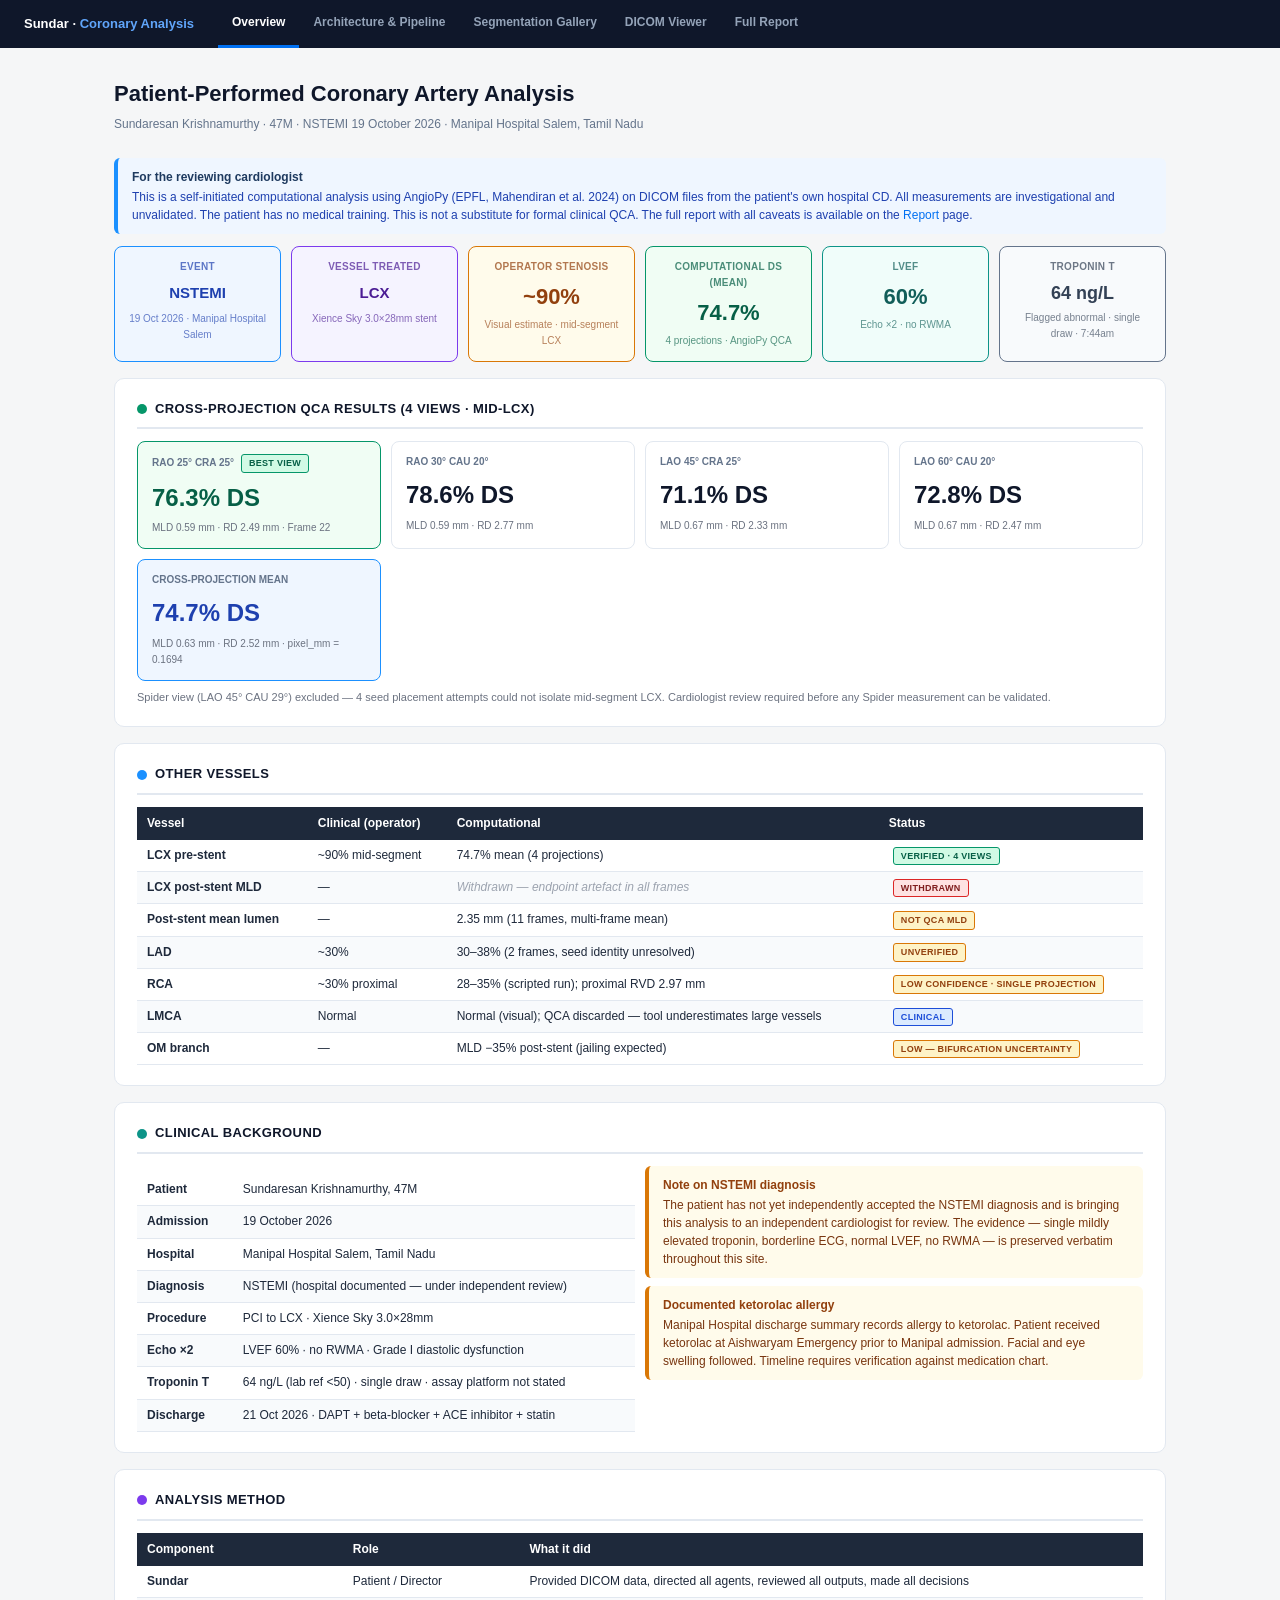
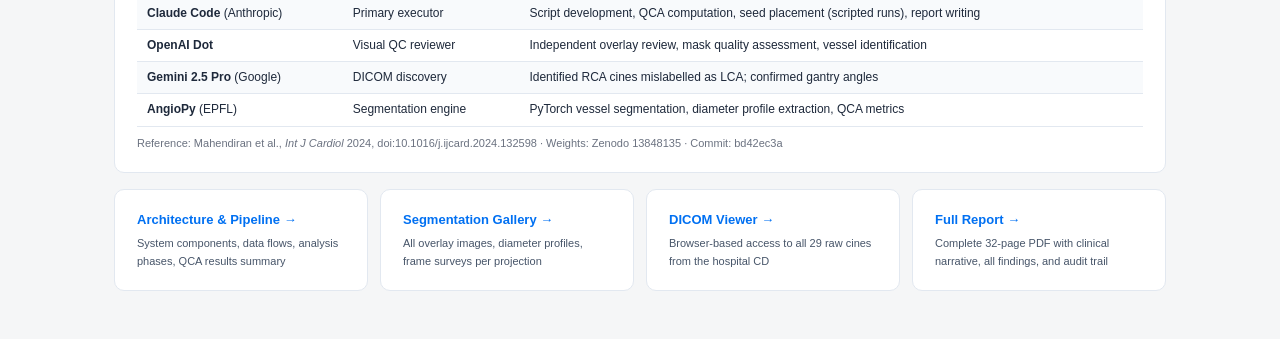
==== index.html @ dbf79a0f "Initial site: AngioPy self-QCA coronary analysis" ====
<!DOCTYPE html>
<html lang="en">
<head>
<meta charset="UTF-8">
<meta name="viewport" content="width=device-width, initial-scale=1.0">
<title>Sundar's Coronary Analysis — Overview</title>
<link rel="stylesheet" href="assets/site.css">
</head>
<body>

<nav class="site-nav">
  <div class="brand">Sundar · <span>Coronary Analysis</span></div>
  <a href="index.html"  class="nav-link active">Overview</a>
  <a href="analysis.html" class="nav-link">Architecture &amp; Pipeline</a>
  <a href="images.html"   class="nav-link">Segmentation Gallery</a>
  <a href="dicom.html"    class="nav-link">DICOM Viewer</a>
  <a href="report.html"   class="nav-link">Full Report</a>
</nav>

<div class="page-wrap">

  <div class="page-header">
    <h1>Patient-Performed Coronary Artery Analysis</h1>
    <p>Sundaresan Krishnamurthy · 47M · NSTEMI 19 October 2026 · Manipal Hospital Salem, Tamil Nadu</p>
  </div>

  <div class="alert info">
    <strong>For the reviewing cardiologist</strong>
    This is a self-initiated computational analysis using AngioPy (EPFL, Mahendiran et al. 2024) on DICOM
    files from the patient's own hospital CD. All measurements are investigational and unvalidated.
    The patient has no medical training. This is not a substitute for formal clinical QCA.
    The full report with all caveats is available on the <a href="report.html">Report</a> page.
  </div>

  <!-- Key stats -->
  <div class="stat-grid">
    <div class="stat-card blue">
      <div class="stat-label">Event</div>
      <div class="stat-value" style="font-size:15px;margin:6px 0;">NSTEMI</div>
      <div class="stat-sub">19 Oct 2026 · Manipal Hospital Salem</div>
    </div>
    <div class="stat-card purple">
      <div class="stat-label">Vessel treated</div>
      <div class="stat-value" style="font-size:15px;margin:6px 0;">LCX</div>
      <div class="stat-sub">Xience Sky 3.0×28mm stent</div>
    </div>
    <div class="stat-card amber">
      <div class="stat-label">Operator stenosis</div>
      <div class="stat-value">~90%</div>
      <div class="stat-sub">Visual estimate · mid-segment LCX</div>
    </div>
    <div class="stat-card green">
      <div class="stat-label">Computational DS (mean)</div>
      <div class="stat-value">74.7%</div>
      <div class="stat-sub">4 projections · AngioPy QCA</div>
    </div>
    <div class="stat-card teal">
      <div class="stat-label">LVEF</div>
      <div class="stat-value">60%</div>
      <div class="stat-sub">Echo ×2 · no RWMA</div>
    </div>
    <div class="stat-card slate">
      <div class="stat-label">Troponin T</div>
      <div class="stat-value" style="font-size:18px;">64 ng/L</div>
      <div class="stat-sub">Flagged abnormal · single draw · 7:44am</div>
    </div>
  </div>

  <!-- QCA results -->
  <div class="section">
    <div class="section-title"><div class="dot" style="background:#059669;"></div>Cross-Projection QCA Results (4 views · mid-LCX)</div>
    <div class="proj-grid">
      <div class="proj-card best">
        <div class="proj-name">RAO 25° CRA 25° <span class="tag done">best view</span></div>
        <div class="proj-ds">76.3% DS</div>
        <div class="proj-meta">MLD 0.59 mm · RD 2.49 mm · Frame 22</div>
      </div>
      <div class="proj-card">
        <div class="proj-name">RAO 30° CAU 20°</div>
        <div class="proj-ds">78.6% DS</div>
        <div class="proj-meta">MLD 0.59 mm · RD 2.77 mm</div>
      </div>
      <div class="proj-card">
        <div class="proj-name">LAO 45° CRA 25°</div>
        <div class="proj-ds">71.1% DS</div>
        <div class="proj-meta">MLD 0.67 mm · RD 2.33 mm</div>
      </div>
      <div class="proj-card">
        <div class="proj-name">LAO 60° CAU 20°</div>
        <div class="proj-ds">72.8% DS</div>
        <div class="proj-meta">MLD 0.67 mm · RD 2.47 mm</div>
      </div>
      <div class="proj-card mean">
        <div class="proj-name">Cross-projection mean</div>
        <div class="proj-ds">74.7% DS</div>
        <div class="proj-meta">MLD 0.63 mm · RD 2.52 mm · pixel_mm = 0.1694</div>
      </div>
    </div>
    <p class="text-muted mt8">Spider view (LAO 45° CAU 29°) excluded — 4 seed placement attempts could not isolate mid-segment LCX. Cardiologist review required before any Spider measurement can be validated.</p>
  </div>

  <!-- Other vessels -->
  <div class="section">
    <div class="section-title"><div class="dot" style="background:#1b90ff;"></div>Other Vessels</div>
    <table class="data-table">
      <thead><tr><th>Vessel</th><th>Clinical (operator)</th><th>Computational</th><th>Status</th></tr></thead>
      <tbody>
        <tr>
          <td><strong>LCX pre-stent</strong></td>
          <td>~90% mid-segment</td>
          <td>74.7% mean (4 projections)</td>
          <td><span class="tag done">verified · 4 views</span></td>
        </tr>
        <tr>
          <td><strong>LCX post-stent MLD</strong></td>
          <td>—</td>
          <td class="withdrawn">Withdrawn — endpoint artefact in all frames</td>
          <td><span class="tag closed">withdrawn</span></td>
        </tr>
        <tr>
          <td><strong>Post-stent mean lumen</strong></td>
          <td>—</td>
          <td>2.35 mm (11 frames, multi-frame mean)</td>
          <td><span class="tag unverif">not QCA MLD</span></td>
        </tr>
        <tr>
          <td><strong>LAD</strong></td>
          <td>~30%</td>
          <td>30–38% (2 frames, seed identity unresolved)</td>
          <td><span class="tag unverif">unverified</span></td>
        </tr>
        <tr>
          <td><strong>RCA</strong></td>
          <td>~30% proximal</td>
          <td>28–35% (scripted run); proximal RVD 2.97 mm</td>
          <td><span class="tag unverif">low confidence · single projection</span></td>
        </tr>
        <tr>
          <td><strong>LMCA</strong></td>
          <td>Normal</td>
          <td>Normal (visual); QCA discarded — tool underestimates large vessels</td>
          <td><span class="tag clinical">clinical</span></td>
        </tr>
        <tr>
          <td><strong>OM branch</strong></td>
          <td>—</td>
          <td>MLD −35% post-stent (jailing expected)</td>
          <td><span class="tag unverif">low — bifurcation uncertainty</span></td>
        </tr>
      </tbody>
    </table>
  </div>

  <!-- Clinical background -->
  <div class="section">
    <div class="section-title"><div class="dot" style="background:#0D9488;"></div>Clinical Background</div>
    <div class="flex-row">
      <div style="flex:1;min-width:220px;">
        <table class="data-table">
          <tr><td><strong>Patient</strong></td><td>Sundaresan Krishnamurthy, 47M</td></tr>
          <tr><td><strong>Admission</strong></td><td>19 October 2026</td></tr>
          <tr><td><strong>Hospital</strong></td><td>Manipal Hospital Salem, Tamil Nadu</td></tr>
          <tr><td><strong>Diagnosis</strong></td><td>NSTEMI (hospital documented — under independent review)</td></tr>
          <tr><td><strong>Procedure</strong></td><td>PCI to LCX · Xience Sky 3.0×28mm</td></tr>
          <tr><td><strong>Echo ×2</strong></td><td>LVEF 60% · no RWMA · Grade I diastolic dysfunction</td></tr>
          <tr><td><strong>Troponin T</strong></td><td>64 ng/L (lab ref &lt;50) · single draw · assay platform not stated</td></tr>
          <tr><td><strong>Discharge</strong></td><td>21 Oct 2026 · DAPT + beta-blocker + ACE inhibitor + statin</td></tr>
        </table>
      </div>
      <div style="flex:1;min-width:220px;">
        <div class="alert warning" style="margin-bottom:8px;">
          <strong>Note on NSTEMI diagnosis</strong>
          The patient has not yet independently accepted the NSTEMI diagnosis and is bringing this
          analysis to an independent cardiologist for review. The evidence — single mildly elevated
          troponin, borderline ECG, normal LVEF, no RWMA — is preserved verbatim throughout this site.
        </div>
        <div class="alert warning">
          <strong>Documented ketorolac allergy</strong>
          Manipal Hospital discharge summary records allergy to ketorolac. Patient received ketorolac
          at Aishwaryam Emergency prior to Manipal admission. Facial and eye swelling followed.
          Timeline requires verification against medication chart.
        </div>
      </div>
    </div>
  </div>

  <!-- Analysis method -->
  <div class="section">
    <div class="section-title"><div class="dot" style="background:#7C3AED;"></div>Analysis Method</div>
    <table class="data-table">
      <thead><tr><th>Component</th><th>Role</th><th>What it did</th></tr></thead>
      <tbody>
        <tr><td><strong>Sundar</strong></td><td>Patient / Director</td><td>Provided DICOM data, directed all agents, reviewed all outputs, made all decisions</td></tr>
        <tr><td><strong>Claude Code</strong> (Anthropic)</td><td>Primary executor</td><td>Script development, QCA computation, seed placement (scripted runs), report writing</td></tr>
        <tr><td><strong>OpenAI Dot</strong></td><td>Visual QC reviewer</td><td>Independent overlay review, mask quality assessment, vessel identification</td></tr>
        <tr><td><strong>Gemini 2.5 Pro</strong> (Google)</td><td>DICOM discovery</td><td>Identified RCA cines mislabelled as LCA; confirmed gantry angles</td></tr>
        <tr><td><strong>AngioPy</strong> (EPFL)</td><td>Segmentation engine</td><td>PyTorch vessel segmentation, diameter profile extraction, QCA metrics</td></tr>
      </tbody>
    </table>
    <p class="text-muted mt8">Reference: Mahendiran et al., <em>Int J Cardiol</em> 2024, doi:10.1016/j.ijcard.2024.132598 · Weights: Zenodo 13848135 · Commit: bd42ec3a</p>
  </div>

  <!-- Navigation cards -->
  <div style="display:grid;grid-template-columns:repeat(auto-fit,minmax(220px,1fr));gap:12px;margin-top:4px;">
    <a href="analysis.html" style="text-decoration:none;">
      <div class="section" style="margin-bottom:0;cursor:pointer;transition:box-shadow 0.15s;" onmouseover="this.style.boxShadow='0 4px 14px rgba(0,112,242,0.15)'" onmouseout="this.style.boxShadow=''">
        <div style="font-size:13px;font-weight:700;color:#0070F2;margin-bottom:4px;">Architecture &amp; Pipeline →</div>
        <div style="font-size:11px;color:#475569;">System components, data flows, analysis phases, QCA results summary</div>
      </div>
    </a>
    <a href="images.html" style="text-decoration:none;">
      <div class="section" style="margin-bottom:0;cursor:pointer;transition:box-shadow 0.15s;" onmouseover="this.style.boxShadow='0 4px 14px rgba(0,112,242,0.15)'" onmouseout="this.style.boxShadow=''">
        <div style="font-size:13px;font-weight:700;color:#0070F2;margin-bottom:4px;">Segmentation Gallery →</div>
        <div style="font-size:11px;color:#475569;">All overlay images, diameter profiles, frame surveys per projection</div>
      </div>
    </a>
    <a href="dicom.html" style="text-decoration:none;">
      <div class="section" style="margin-bottom:0;cursor:pointer;transition:box-shadow 0.15s;" onmouseover="this.style.boxShadow='0 4px 14px rgba(0,112,242,0.15)'" onmouseout="this.style.boxShadow=''">
        <div style="font-size:13px;font-weight:700;color:#0070F2;margin-bottom:4px;">DICOM Viewer →</div>
        <div style="font-size:11px;color:#475569;">Browser-based access to all 29 raw cines from the hospital CD</div>
      </div>
    </a>
    <a href="report.html" style="text-decoration:none;">
      <div class="section" style="margin-bottom:0;cursor:pointer;transition:box-shadow 0.15s;" onmouseover="this.style.boxShadow='0 4px 14px rgba(0,112,242,0.15)'" onmouseout="this.style.boxShadow=''">
        <div style="font-size:13px;font-weight:700;color:#0070F2;margin-bottom:4px;">Full Report →</div>
        <div style="font-size:11px;color:#475569;">Complete 32-page PDF with clinical narrative, all findings, and audit trail</div>
      </div>
    </a>
  </div>

</div>
</body>
</html>
---- assets/site.css ----
/* ── Reset ── */
*, *::before, *::after { box-sizing: border-box; margin: 0; padding: 0; }
body {
  font-family: 'Segoe UI', Arial, sans-serif;
  background: #F5F6F7;
  color: #1E293B;
  font-size: 14px;
  line-height: 1.6;
}

/* ── Nav ── */
.site-nav {
  background: #0F172A;
  padding: 0 24px;
  display: flex;
  align-items: center;
  gap: 0;
  position: sticky; top: 0; z-index: 100;
  height: 48px;
}
.site-nav .brand {
  font-size: 13px; font-weight: 700; color: #FFFFFF;
  margin-right: 24px; white-space: nowrap;
}
.site-nav .brand span { color: #60A5FA; }
.nav-link {
  display: inline-flex; align-items: center;
  padding: 0 14px; height: 48px;
  font-size: 12px; font-weight: 600; color: #94A3B8;
  text-decoration: none; border-bottom: 3px solid transparent;
  transition: all 0.15s;
}
.nav-link:hover { color: #FFFFFF; }
.nav-link.active { color: #FFFFFF; border-bottom-color: #0070F2; }

/* ── Page wrapper ── */
.page-wrap {
  max-width: 1100px;
  margin: 0 auto;
  padding: 28px 24px 48px;
}

/* ── Page header ── */
.page-header { margin-bottom: 24px; }
.page-header h1 { font-size: 22px; font-weight: 700; color: #0F172A; }
.page-header p { font-size: 12px; color: #64748B; margin-top: 4px; }

/* ── Section ── */
.section {
  background: #FFFFFF;
  border: 1px solid #E2E8F0;
  border-radius: 10px;
  padding: 20px 22px;
  margin-bottom: 16px;
}
.section-title {
  font-size: 13px; font-weight: 700; color: #0F172A;
  text-transform: uppercase; letter-spacing: 0.4px;
  margin-bottom: 12px; padding-bottom: 8px;
  border-bottom: 2px solid #E2E8F0;
  display: flex; align-items: center; gap: 8px;
}
.section-title .dot {
  width: 10px; height: 10px; border-radius: 50%; flex-shrink: 0;
}

/* ── Stat cards ── */
.stat-grid {
  display: grid;
  grid-template-columns: repeat(auto-fit, minmax(160px, 1fr));
  gap: 10px;
  margin-bottom: 16px;
}
.stat-card {
  border-radius: 8px; border: 1.5px solid;
  padding: 12px 14px; text-align: center;
}
.stat-card .stat-label { font-size: 10px; font-weight: 600; text-transform: uppercase; letter-spacing: 0.3px; opacity: 0.7; }
.stat-card .stat-value { font-size: 22px; font-weight: 700; margin: 4px 0 2px; }
.stat-card .stat-sub   { font-size: 10px; opacity: 0.65; }
.stat-card.blue   { border-color: #1b90ff; color: #1E40AF; background: #EFF6FF; }
.stat-card.green  { border-color: #059669; color: #065F46; background: #F0FDF4; }
.stat-card.amber  { border-color: #D97706; color: #92400E; background: #FFFBEB; }
.stat-card.purple { border-color: #7C3AED; color: #4C1D95; background: #F5F3FF; }
.stat-card.teal   { border-color: #0D9488; color: #115E59; background: #F0FDFA; }
.stat-card.slate  { border-color: #64748B; color: #334155; background: #F8FAFC; }

/* ── Alert / callout ── */
.alert {
  border-radius: 6px; border-left: 4px solid;
  padding: 10px 14px; font-size: 12px; line-height: 1.5; margin-bottom: 12px;
}
.alert strong { display: block; font-size: 12px; margin-bottom: 2px; }
.alert.warning { background: #FFFBEB; border-color: #D97706; color: #78350F; }
.alert.warning strong { color: #92400E; }
.alert.info    { background: #EFF6FF; border-color: #1b90ff; color: #1E40AF; }
.alert.info strong { color: #1E3A5F; }
.alert.danger  { background: #FEF2F2; border-color: #DC2626; color: #7F1D1D; }
.alert.danger strong { color: #991B1B; }
.alert.success { background: #F0FDF4; border-color: #059669; color: #065F46; }
.alert.success strong { color: #064E3B; }

/* ── Table ── */
.data-table { width: 100%; border-collapse: collapse; font-size: 12px; margin-top: 8px; }
.data-table th { background: #1E293B; color: #FFFFFF; padding: 7px 10px; text-align: left; font-weight: 700; }
.data-table td { padding: 6px 10px; border-bottom: 1px solid #E2E8F0; vertical-align: top; }
.data-table tr:nth-child(even) td { background: #F8FAFC; }
.data-table tr:hover td { background: #EFF6FF; }
.data-table .withdrawn { color: #9CA3AF; font-style: italic; }
.data-table .confirmed { color: #065F46; font-weight: 600; }
.data-table .unverified { color: #92400E; }

/* ── Image gallery ── */
.gallery-grid {
  display: grid;
  grid-template-columns: repeat(auto-fit, minmax(280px, 1fr));
  gap: 14px;
  margin-top: 12px;
}
.gallery-item { border-radius: 8px; border: 1px solid #E2E8F0; overflow: hidden; background: #FFFFFF; }
.gallery-item img { width: 100%; display: block; cursor: zoom-in; transition: opacity 0.15s; }
.gallery-item img:hover { opacity: 0.9; }
.gallery-item .gallery-caption {
  padding: 8px 10px; font-size: 10px; color: #475569; line-height: 1.4;
  border-top: 1px solid #F1F5F9;
}
.gallery-item .gallery-caption strong { display: block; font-size: 11px; color: #1E293B; margin-bottom: 2px; }

/* ── Tag/badge ── */
.tag {
  display: inline-block; border-radius: 3px; padding: 1px 7px;
  font-size: 9px; font-weight: 700; letter-spacing: 0.3px;
  text-transform: uppercase; vertical-align: middle; margin-left: 4px;
}
.tag.done    { background: #D1FAE5; color: #065F46; border: 1px solid #059669; }
.tag.closed  { background: #FEE2E2; color: #7F1D1D; border: 1px solid #DC2626; }
.tag.unverif { background: #FEF3C7; color: #92400E; border: 1px solid #D97706; }
.tag.clinical{ background: #DBEAFE; color: #1D4ED8; border: 1px solid #1D4ED8; }

/* ── Projection result card ── */
.proj-grid {
  display: grid;
  grid-template-columns: repeat(auto-fit, minmax(200px, 1fr));
  gap: 10px; margin-top: 10px;
}
.proj-card {
  border-radius: 8px; border: 1.5px solid #E2E8F0;
  padding: 12px 14px; background: #FFFFFF;
}
.proj-card .proj-name { font-size: 10px; font-weight: 700; color: #64748B; text-transform: uppercase; margin-bottom: 6px; }
.proj-card .proj-ds   { font-size: 24px; font-weight: 700; color: #0F172A; }
.proj-card .proj-meta { font-size: 10px; color: #6B7280; margin-top: 3px; }
.proj-card.best { border-color: #059669; background: #F0FDF4; }
.proj-card.best .proj-ds { color: #065F46; }
.proj-card.mean { border-color: #1b90ff; background: #EFF6FF; }
.proj-card.mean .proj-ds { color: #1E40AF; }

/* ── Lightbox ── */
#lightbox {
  display: none; position: fixed; inset: 0; z-index: 999;
  background: rgba(0,0,0,0.85); align-items: center; justify-content: center;
}
#lightbox.open { display: flex; }
#lightbox img { max-width: 92vw; max-height: 90vh; border-radius: 4px; }
#lightbox-close {
  position: fixed; top: 16px; right: 20px; color: #FFFFFF;
  font-size: 28px; cursor: pointer; font-weight: 300; line-height: 1;
}

/* ── Misc ── */
.flex-row { display: flex; gap: 10px; align-items: flex-start; flex-wrap: wrap; }
.full-img { width: 100%; border-radius: 6px; border: 1px solid #E2E8F0; margin-top: 10px; }
.mt8 { margin-top: 8px; }
.mt12 { margin-top: 12px; }
.text-muted { color: #6B7280; font-size: 11px; }
.text-small { font-size: 11px; }
a { color: #0070F2; text-decoration: none; }
a:hover { text-decoration: underline; }
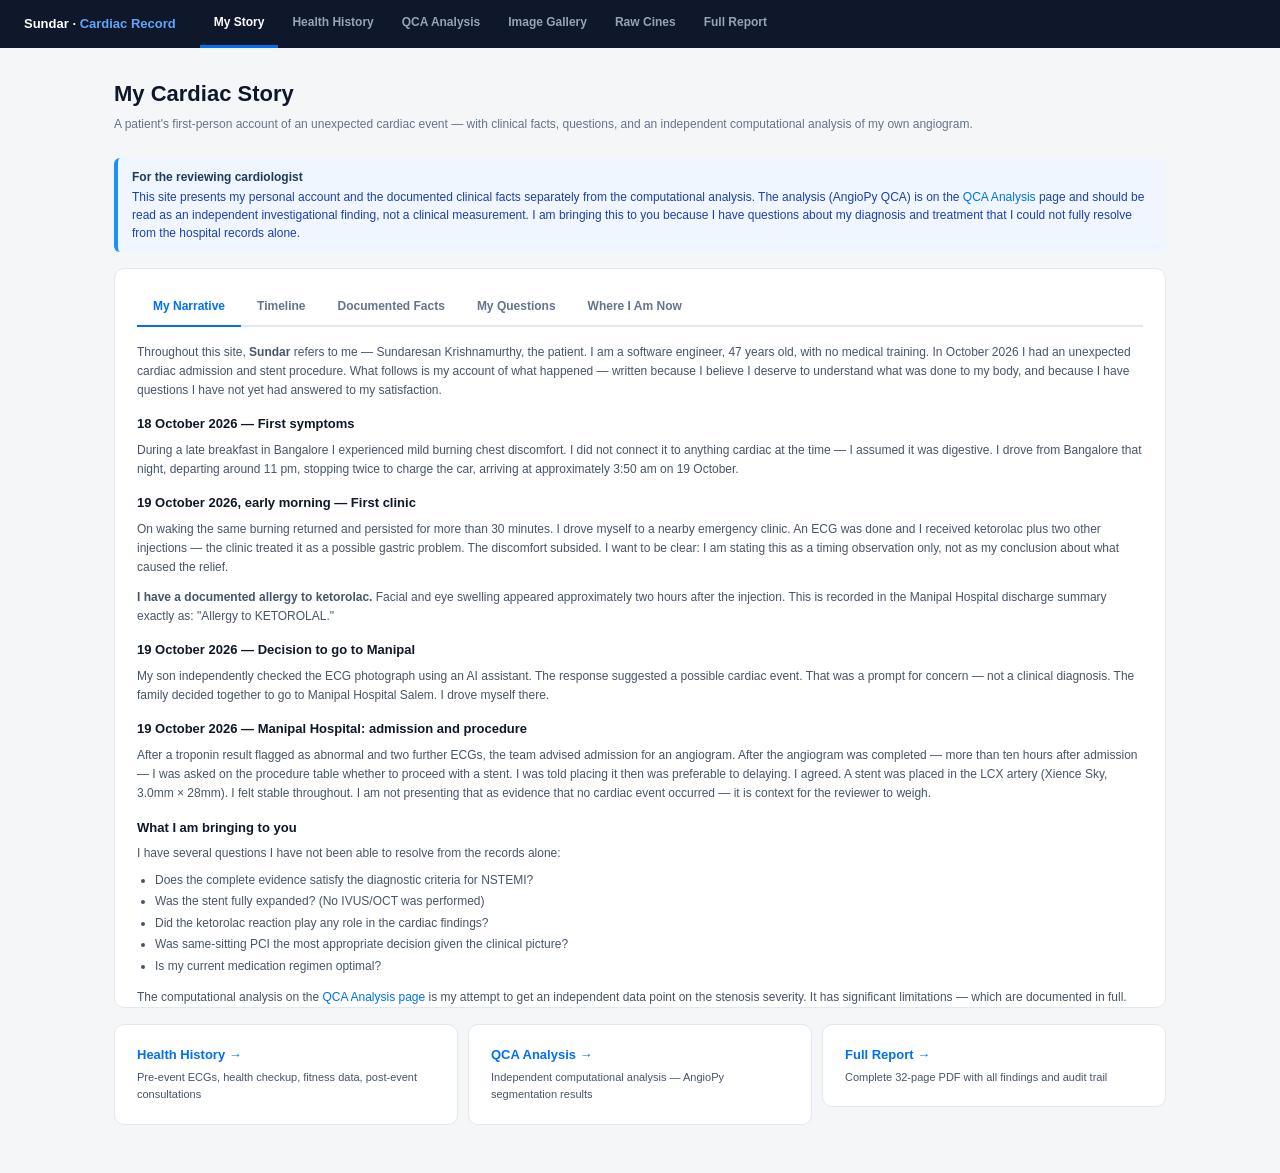
==== commit 635c5b20: "Restructure site: narrative-first layout, add Health History page - index.html: 5-tab layout (My Nar" ====
--- a/index.html
+++ b/index.html
@@ -3,231 +3,342 @@
 <head>
 <meta charset="UTF-8">
 <meta name="viewport" content="width=device-width, initial-scale=1.0">
-<title>Sundar's Coronary Analysis — Overview</title>
+<title>Sundar's Cardiac Story — Overview</title>
 <link rel="stylesheet" href="assets/site.css">
+<style>
+/* ── Timeline ── */
+.timeline { position: relative; padding-left: 28px; margin: 8px 0 4px; }
+.timeline::before {
+  content: ''; position: absolute; left: 8px; top: 0; bottom: 0;
+  width: 2px; background: #E2E8F0;
+}
+.tl-item { position: relative; margin-bottom: 18px; }
+.tl-item::before {
+  content: ''; position: absolute; left: -24px; top: 4px;
+  width: 12px; height: 12px; border-radius: 50%; border: 2px solid;
+  background: #FFFFFF;
+}
+.tl-item.blue::before   { border-color: #1b90ff; background: #DBEAFE; }
+.tl-item.amber::before  { border-color: #D97706; background: #FEF3C7; }
+.tl-item.red::before    { border-color: #DC2626; background: #FEE2E2; }
+.tl-item.green::before  { border-color: #059669; background: #D1FAE5; }
+.tl-item.purple::before { border-color: #7C3AED; background: #EDE9FE; }
+.tl-item.teal::before   { border-color: #0D9488; background: #CCFBF1; }
+.tl-item.slate::before  { border-color: #64748B; background: #E2E8F0; }
+.tl-date  { font-size: 10px; font-weight: 700; color: #64748B; text-transform: uppercase; letter-spacing: 0.3px; }
+.tl-title { font-size: 13px; font-weight: 700; color: #0F172A; margin: 1px 0 2px; }
+.tl-body  { font-size: 11px; color: #475569; line-height: 1.5; }
+
+/* ── Nav tabs for sections ── */
+.section-tabs {
+  display: flex; gap: 0; margin-bottom: 0;
+  border-bottom: 2px solid #E2E8F0;
+}
+.section-tab {
+  padding: 8px 16px; font-size: 12px; font-weight: 600;
+  color: #64748B; cursor: pointer; border-bottom: 2px solid transparent;
+  margin-bottom: -2px; transition: all 0.15s; white-space: nowrap;
+}
+.section-tab.active { color: #0070F2; border-bottom-color: #0070F2; }
+.section-tab:hover:not(.active) { color: #334155; }
+.tab-pane { display: none; padding-top: 16px; }
+.tab-pane.visible { display: block; }
+</style>
 </head>
 <body>
 
 <nav class="site-nav">
-  <div class="brand">Sundar · <span>Coronary Analysis</span></div>
-  <a href="index.html"  class="nav-link active">Overview</a>
-  <a href="analysis.html" class="nav-link">Architecture &amp; Pipeline</a>
-  <a href="images.html"   class="nav-link">Segmentation Gallery</a>
-  <a href="dicom.html"    class="nav-link">DICOM Viewer</a>
+  <div class="brand">Sundar · <span>Cardiac Record</span></div>
+  <a href="index.html"    class="nav-link active">My Story</a>
+  <a href="history.html"  class="nav-link">Health History</a>
+  <a href="analysis.html" class="nav-link">QCA Analysis</a>
+  <a href="images.html"   class="nav-link">Image Gallery</a>
+  <a href="dicom.html"    class="nav-link">Raw Cines</a>
   <a href="report.html"   class="nav-link">Full Report</a>
 </nav>
 
 <div class="page-wrap">
 
   <div class="page-header">
-    <h1>Patient-Performed Coronary Artery Analysis</h1>
-    <p>Sundaresan Krishnamurthy · 47M · NSTEMI 19 October 2026 · Manipal Hospital Salem, Tamil Nadu</p>
+    <h1>My Cardiac Story</h1>
+    <p>A patient's first-person account of an unexpected cardiac event — with clinical facts, questions, and an independent computational analysis of my own angiogram.</p>
   </div>
 
-  <div class="alert info">
+  <div class="alert info" style="margin-bottom:16px;">
     <strong>For the reviewing cardiologist</strong>
-    This is a self-initiated computational analysis using AngioPy (EPFL, Mahendiran et al. 2024) on DICOM
-    files from the patient's own hospital CD. All measurements are investigational and unvalidated.
-    The patient has no medical training. This is not a substitute for formal clinical QCA.
-    The full report with all caveats is available on the <a href="report.html">Report</a> page.
+    This site presents my personal account and the documented clinical facts separately from the
+    computational analysis. The analysis (AngioPy QCA) is on the
+    <a href="analysis.html">QCA Analysis</a> page and should be read as an independent
+    investigational finding, not a clinical measurement. I am bringing this to you because I
+    have questions about my diagnosis and treatment that I could not fully resolve from the
+    hospital records alone.
   </div>
 
-  <!-- Key stats -->
-  <div class="stat-grid">
-    <div class="stat-card blue">
-      <div class="stat-label">Event</div>
-      <div class="stat-value" style="font-size:15px;margin:6px 0;">NSTEMI</div>
-      <div class="stat-sub">19 Oct 2026 · Manipal Hospital Salem</div>
+  <!-- Section tabs -->
+  <div class="section" style="padding-bottom:0;">
+    <div class="section-tabs">
+      <div class="section-tab active" onclick="showTab('narrative',this)">My Narrative</div>
+      <div class="section-tab" onclick="showTab('timeline',this)">Timeline</div>
+      <div class="section-tab" onclick="showTab('facts',this)">Documented Facts</div>
+      <div class="section-tab" onclick="showTab('questions',this)">My Questions</div>
+      <div class="section-tab" onclick="showTab('now',this)">Where I Am Now</div>
     </div>
-    <div class="stat-card purple">
-      <div class="stat-label">Vessel treated</div>
-      <div class="stat-value" style="font-size:15px;margin:6px 0;">LCX</div>
-      <div class="stat-sub">Xience Sky 3.0×28mm stent</div>
-    </div>
-    <div class="stat-card amber">
-      <div class="stat-label">Operator stenosis</div>
-      <div class="stat-value">~90%</div>
-      <div class="stat-sub">Visual estimate · mid-segment LCX</div>
-    </div>
-    <div class="stat-card green">
-      <div class="stat-label">Computational DS (mean)</div>
-      <div class="stat-value">74.7%</div>
-      <div class="stat-sub">4 projections · AngioPy QCA</div>
-    </div>
-    <div class="stat-card teal">
-      <div class="stat-label">LVEF</div>
-      <div class="stat-value">60%</div>
-      <div class="stat-sub">Echo ×2 · no RWMA</div>
-    </div>
-    <div class="stat-card slate">
-      <div class="stat-label">Troponin T</div>
-      <div class="stat-value" style="font-size:18px;">64 ng/L</div>
-      <div class="stat-sub">Flagged abnormal · single draw · 7:44am</div>
-    </div>
-  </div>
-
-  <!-- QCA results -->
-  <div class="section">
-    <div class="section-title"><div class="dot" style="background:#059669;"></div>Cross-Projection QCA Results (4 views · mid-LCX)</div>
-    <div class="proj-grid">
-      <div class="proj-card best">
-        <div class="proj-name">RAO 25° CRA 25° <span class="tag done">best view</span></div>
-        <div class="proj-ds">76.3% DS</div>
-        <div class="proj-meta">MLD 0.59 mm · RD 2.49 mm · Frame 22</div>
-      </div>
-      <div class="proj-card">
-        <div class="proj-name">RAO 30° CAU 20°</div>
-        <div class="proj-ds">78.6% DS</div>
-        <div class="proj-meta">MLD 0.59 mm · RD 2.77 mm</div>
-      </div>
-      <div class="proj-card">
-        <div class="proj-name">LAO 45° CRA 25°</div>
-        <div class="proj-ds">71.1% DS</div>
-        <div class="proj-meta">MLD 0.67 mm · RD 2.33 mm</div>
-      </div>
-      <div class="proj-card">
-        <div class="proj-name">LAO 60° CAU 20°</div>
-        <div class="proj-ds">72.8% DS</div>
-        <div class="proj-meta">MLD 0.67 mm · RD 2.47 mm</div>
-      </div>
-      <div class="proj-card mean">
-        <div class="proj-name">Cross-projection mean</div>
-        <div class="proj-ds">74.7% DS</div>
-        <div class="proj-meta">MLD 0.63 mm · RD 2.52 mm · pixel_mm = 0.1694</div>
-      </div>
-    </div>
-    <p class="text-muted mt8">Spider view (LAO 45° CAU 29°) excluded — 4 seed placement attempts could not isolate mid-segment LCX. Cardiologist review required before any Spider measurement can be validated.</p>
-  </div>
-
-  <!-- Other vessels -->
-  <div class="section">
-    <div class="section-title"><div class="dot" style="background:#1b90ff;"></div>Other Vessels</div>
-    <table class="data-table">
-      <thead><tr><th>Vessel</th><th>Clinical (operator)</th><th>Computational</th><th>Status</th></tr></thead>
-      <tbody>
-        <tr>
-          <td><strong>LCX pre-stent</strong></td>
-          <td>~90% mid-segment</td>
-          <td>74.7% mean (4 projections)</td>
-          <td><span class="tag done">verified · 4 views</span></td>
-        </tr>
-        <tr>
-          <td><strong>LCX post-stent MLD</strong></td>
-          <td>—</td>
-          <td class="withdrawn">Withdrawn — endpoint artefact in all frames</td>
-          <td><span class="tag closed">withdrawn</span></td>
-        </tr>
-        <tr>
-          <td><strong>Post-stent mean lumen</strong></td>
-          <td>—</td>
-          <td>2.35 mm (11 frames, multi-frame mean)</td>
-          <td><span class="tag unverif">not QCA MLD</span></td>
-        </tr>
-        <tr>
-          <td><strong>LAD</strong></td>
-          <td>~30%</td>
-          <td>30–38% (2 frames, seed identity unresolved)</td>
-          <td><span class="tag unverif">unverified</span></td>
-        </tr>
-        <tr>
-          <td><strong>RCA</strong></td>
-          <td>~30% proximal</td>
-          <td>28–35% (scripted run); proximal RVD 2.97 mm</td>
-          <td><span class="tag unverif">low confidence · single projection</span></td>
-        </tr>
-        <tr>
-          <td><strong>LMCA</strong></td>
-          <td>Normal</td>
-          <td>Normal (visual); QCA discarded — tool underestimates large vessels</td>
-          <td><span class="tag clinical">clinical</span></td>
-        </tr>
-        <tr>
-          <td><strong>OM branch</strong></td>
-          <td>—</td>
-          <td>MLD −35% post-stent (jailing expected)</td>
-          <td><span class="tag unverif">low — bifurcation uncertainty</span></td>
-        </tr>
-      </tbody>
-    </table>
-  </div>
-
-  <!-- Clinical background -->
-  <div class="section">
-    <div class="section-title"><div class="dot" style="background:#0D9488;"></div>Clinical Background</div>
-    <div class="flex-row">
-      <div style="flex:1;min-width:220px;">
-        <table class="data-table">
-          <tr><td><strong>Patient</strong></td><td>Sundaresan Krishnamurthy, 47M</td></tr>
-          <tr><td><strong>Admission</strong></td><td>19 October 2026</td></tr>
-          <tr><td><strong>Hospital</strong></td><td>Manipal Hospital Salem, Tamil Nadu</td></tr>
-          <tr><td><strong>Diagnosis</strong></td><td>NSTEMI (hospital documented — under independent review)</td></tr>
-          <tr><td><strong>Procedure</strong></td><td>PCI to LCX · Xience Sky 3.0×28mm</td></tr>
-          <tr><td><strong>Echo ×2</strong></td><td>LVEF 60% · no RWMA · Grade I diastolic dysfunction</td></tr>
-          <tr><td><strong>Troponin T</strong></td><td>64 ng/L (lab ref &lt;50) · single draw · assay platform not stated</td></tr>
-          <tr><td><strong>Discharge</strong></td><td>21 Oct 2026 · DAPT + beta-blocker + ACE inhibitor + statin</td></tr>
-        </table>
-      </div>
-      <div style="flex:1;min-width:220px;">
-        <div class="alert warning" style="margin-bottom:8px;">
-          <strong>Note on NSTEMI diagnosis</strong>
-          The patient has not yet independently accepted the NSTEMI diagnosis and is bringing this
-          analysis to an independent cardiologist for review. The evidence — single mildly elevated
-          troponin, borderline ECG, normal LVEF, no RWMA — is preserved verbatim throughout this site.
-        </div>
-        <div class="alert warning">
-          <strong>Documented ketorolac allergy</strong>
-          Manipal Hospital discharge summary records allergy to ketorolac. Patient received ketorolac
-          at Aishwaryam Emergency prior to Manipal admission. Facial and eye swelling followed.
-          Timeline requires verification against medication chart.
-        </div>
-      </div>
-    </div>
-  </div>
-
-  <!-- Analysis method -->
-  <div class="section">
-    <div class="section-title"><div class="dot" style="background:#7C3AED;"></div>Analysis Method</div>
-    <table class="data-table">
-      <thead><tr><th>Component</th><th>Role</th><th>What it did</th></tr></thead>
-      <tbody>
-        <tr><td><strong>Sundar</strong></td><td>Patient / Director</td><td>Provided DICOM data, directed all agents, reviewed all outputs, made all decisions</td></tr>
-        <tr><td><strong>Claude Code</strong> (Anthropic)</td><td>Primary executor</td><td>Script development, QCA computation, seed placement (scripted runs), report writing</td></tr>
-        <tr><td><strong>OpenAI Dot</strong></td><td>Visual QC reviewer</td><td>Independent overlay review, mask quality assessment, vessel identification</td></tr>
-        <tr><td><strong>Gemini 2.5 Pro</strong> (Google)</td><td>DICOM discovery</td><td>Identified RCA cines mislabelled as LCA; confirmed gantry angles</td></tr>
-        <tr><td><strong>AngioPy</strong> (EPFL)</td><td>Segmentation engine</td><td>PyTorch vessel segmentation, diameter profile extraction, QCA metrics</td></tr>
-      </tbody>
-    </table>
-    <p class="text-muted mt8">Reference: Mahendiran et al., <em>Int J Cardiol</em> 2024, doi:10.1016/j.ijcard.2024.132598 · Weights: Zenodo 13848135 · Commit: bd42ec3a</p>
-  </div>
-
-  <!-- Navigation cards -->
-  <div style="display:grid;grid-template-columns:repeat(auto-fit,minmax(220px,1fr));gap:12px;margin-top:4px;">
+
+    <!-- ── Tab: Narrative ── -->
+    <div id="tab-narrative" class="tab-pane visible">
+
+      <p style="font-size:12px;color:#475569;line-height:1.6;margin-bottom:10px;">
+        Throughout this site, <strong>Sundar</strong> refers to me — Sundaresan Krishnamurthy,
+        the patient. I am a software engineer, 47 years old, with no medical training.
+        In October 2026 I had an unexpected cardiac admission and stent procedure. What follows
+        is my account of what happened — written because I believe I deserve to understand
+        what was done to my body, and because I have questions I have not yet had answered to
+        my satisfaction.
+      </p>
+
+      <h3 style="font-size:13px;font-weight:700;color:#0F172A;margin:14px 0 6px;">18 October 2026 — First symptoms</h3>
+      <p style="font-size:12px;color:#475569;line-height:1.6;margin-bottom:10px;">
+        During a late breakfast in Bangalore I experienced mild burning chest discomfort. I did not
+        connect it to anything cardiac at the time — I assumed it was digestive. I drove from
+        Bangalore that night, departing around 11 pm, stopping twice to charge the car, arriving
+        at approximately 3:50 am on 19 October.
+      </p>
+
+      <h3 style="font-size:13px;font-weight:700;color:#0F172A;margin:14px 0 6px;">19 October 2026, early morning — First clinic</h3>
+      <p style="font-size:12px;color:#475569;line-height:1.6;margin-bottom:10px;">
+        On waking the same burning returned and persisted for more than 30 minutes. I drove myself
+        to a nearby emergency clinic. An ECG was done and I received ketorolac plus two other
+        injections — the clinic treated it as a possible gastric problem. The discomfort subsided.
+        I want to be clear: I am stating this as a timing observation only, not as my conclusion
+        about what caused the relief.
+      </p>
+      <p style="font-size:12px;color:#475569;line-height:1.6;margin-bottom:10px;">
+        <strong>I have a documented allergy to ketorolac.</strong> Facial and eye swelling appeared
+        approximately two hours after the injection. This is recorded in the Manipal Hospital
+        discharge summary exactly as: "Allergy to KETOROLAL."
+      </p>
+
+      <h3 style="font-size:13px;font-weight:700;color:#0F172A;margin:14px 0 6px;">19 October 2026 — Decision to go to Manipal</h3>
+      <p style="font-size:12px;color:#475569;line-height:1.6;margin-bottom:10px;">
+        My son independently checked the ECG photograph using an AI assistant. The response
+        suggested a possible cardiac event. That was a prompt for concern — not a clinical
+        diagnosis. The family decided together to go to Manipal Hospital Salem. I drove myself there.
+      </p>
+
+      <h3 style="font-size:13px;font-weight:700;color:#0F172A;margin:14px 0 6px;">19 October 2026 — Manipal Hospital: admission and procedure</h3>
+      <p style="font-size:12px;color:#475569;line-height:1.6;margin-bottom:10px;">
+        After a troponin result flagged as abnormal and two further ECGs, the team advised
+        admission for an angiogram. After the angiogram was completed — more than ten hours after
+        admission — I was asked on the procedure table whether to proceed with a stent.
+        I was told placing it then was preferable to delaying. I agreed. A stent was placed in
+        the LCX artery (Xience Sky, 3.0mm × 28mm). I felt stable throughout. I am not presenting
+        that as evidence that no cardiac event occurred — it is context for the reviewer to weigh.
+      </p>
+
+      <h3 style="font-size:13px;font-weight:700;color:#0F172A;margin:14px 0 6px;">What I am bringing to you</h3>
+      <p style="font-size:12px;color:#475569;line-height:1.6;margin-bottom:6px;">
+        I have several questions I have not been able to resolve from the records alone:
+      </p>
+      <ul style="font-size:12px;color:#475569;line-height:1.8;padding-left:18px;margin-bottom:10px;">
+        <li>Does the complete evidence satisfy the diagnostic criteria for NSTEMI?</li>
+        <li>Was the stent fully expanded? (No IVUS/OCT was performed)</li>
+        <li>Did the ketorolac reaction play any role in the cardiac findings?</li>
+        <li>Was same-sitting PCI the most appropriate decision given the clinical picture?</li>
+        <li>Is my current medication regimen optimal?</li>
+      </ul>
+      <p style="font-size:12px;color:#475569;line-height:1.6;">
+        The computational analysis on the <a href="analysis.html">QCA Analysis page</a> is my
+        attempt to get an independent data point on the stenosis severity. It has significant
+        limitations — which are documented in full.
+      </p>
+
+    </div><!-- /tab-narrative -->
+
+    <!-- ── Tab: Timeline ── -->
+    <div id="tab-timeline" class="tab-pane">
+
+      <div class="timeline">
+
+        <div class="tl-item teal">
+          <div class="tl-date">September 2026</div>
+          <div class="tl-title">Pre-event ECG <span class="tag unverif">document pending</span></div>
+          <div class="tl-body">ECG taken approximately 6 weeks before the event. To be added from Google Drive.</div>
+        </div>
+
+        <div class="tl-item blue">
+          <div class="tl-date">November 2026 (pre-event)</div>
+          <div class="tl-title">Annual Health Checkup <span class="tag unverif">document pending</span></div>
+          <div class="tl-body">Full health checkup results including lipid profile, blood work. To be added from Google Drive.</div>
+        </div>
+
+        <div class="tl-item amber">
+          <div class="tl-date">18 October 2026</div>
+          <div class="tl-title">First symptoms — Bangalore</div>
+          <div class="tl-body">Mild burning chest discomfort during breakfast. Not recognised as cardiac. Late-night drive to Salem.</div>
+        </div>
+
+        <div class="tl-item red">
+          <div class="tl-date">19 October 2026 · ~5:45 am</div>
+          <div class="tl-title">Symptoms return — emergency clinic</div>
+          <div class="tl-body">Drove self to emergency clinic. ECG done (borderline, 6:08 am). Received ketorolac — documented allergy. Allergic reaction: facial/eye swelling.</div>
+        </div>
+
+        <div class="tl-item red">
+          <div class="tl-date">19 October 2026 · ~7:18 am</div>
+          <div class="tl-title">Manipal Hospital — admission</div>
+          <div class="tl-body">Troponin T 64 ng/L (flagged, single draw, 7:44 am). ECG: sinus tachycardia, otherwise normal. Echo 4:49 pm: LVEF 60%, no RWMA.</div>
+        </div>
+
+        <div class="tl-item red">
+          <div class="tl-date">19 October 2026 · ~5:34 pm</div>
+          <div class="tl-title">Angiogram + stent procedure</div>
+          <div class="tl-body">Operator finding: LCX ~90% mid-segment stenosis. Stent deployed: Xience Sky 3.0×28mm. TIMI III flow confirmed. Decision made on procedure table.</div>
+        </div>
+
+        <div class="tl-item green">
+          <div class="tl-date">21 October 2026</div>
+          <div class="tl-title">Discharge</div>
+          <div class="tl-body">Echo: LVEF 60%, trivial MR. Discharged on DAPT + beta-blocker + ACE inhibitor + statin + ivabradine. Physical departure 22 Oct (insurance delay).</div>
+        </div>
+
+        <div class="tl-item blue">
+          <div class="tl-date">26 October 2026</div>
+          <div class="tl-title">Post-discharge consultation <span class="tag unverif">notes pending</span></div>
+          <div class="tl-body">Consultation with cardiologist. Medication review. Details to be added.</div>
+        </div>
+
+        <div class="tl-item purple">
+          <div class="tl-date">4–17 November 2026</div>
+          <div class="tl-title">AngioPy computational analysis</div>
+          <div class="tl-body">Self-initiated QCA analysis using DICOM files from hospital CD. 8 tasks across 4 phases. Cross-projection mean: 74.7% DS. Spider view excluded.</div>
+        </div>
+
+        <div class="tl-item teal">
+          <div class="tl-date">November 2026 (post-event)</div>
+          <div class="tl-title">Annual Health Checkup <span class="tag unverif">document pending</span></div>
+          <div class="tl-body">Post-event health checkup. Comparison with pre-event results. To be added from Google Drive.</div>
+        </div>
+
+        <div class="tl-item slate">
+          <div class="tl-date">Ongoing</div>
+          <div class="tl-title">Recovery and fitness</div>
+          <div class="tl-body">Daily walking programme. Data from iPhone Health app. Details on Health History page.</div>
+        </div>
+
+      </div>
+    </div><!-- /tab-timeline -->
+
+    <!-- ── Tab: Documented Facts ── -->
+    <div id="tab-facts" class="tab-pane">
+      <p class="text-muted" style="margin-bottom:12px;">These are facts directly documented in hospital records. Where I distinguish them from my personal recollection, that distinction is preserved.</p>
+      <table class="data-table">
+        <thead><tr><th>Item</th><th>Documented value</th><th>Source</th><th>Notes</th></tr></thead>
+        <tbody>
+          <tr><td>Troponin T</td><td>64 ng/L (flagged abnormal, ref &lt;50)</td><td>Manipal lab, 7:44 am</td><td>Single draw. Assay platform not stated. No serial value.</td></tr>
+          <tr><td>ECG — emergency clinic</td><td>Minimal anterolateral ST depression, borderline</td><td>Emergency clinic, 6:08 am</td><td>Automated interpretation. Original waveform not reviewed independently.</td></tr>
+          <tr><td>ECG — Manipal Emergency</td><td>Sinus tachycardia, otherwise normal. Rate 102 bpm</td><td>Manipal, ~7:18 am</td><td></td></tr>
+          <tr><td>ECG — Manipal CCU</td><td>Sinus tachycardia, otherwise normal. Rate 104 bpm</td><td>Manipal, 9:58 am</td><td></td></tr>
+          <tr><td>Echocardiogram ×1</td><td>LVEF 60%, no RWMA, Grade I diastolic dysfunction</td><td>Manipal, 4:49 pm</td><td>Tachycardia during study noted.</td></tr>
+          <tr><td>Angiogram — LCX</td><td>~90% mid-segment stenosis</td><td>Operator estimate</td><td>Visual estimate. Not quantitative QCA.</td></tr>
+          <tr><td>Angiogram — LAD</td><td>~30% stenosis</td><td>Operator estimate</td><td>Not treated.</td></tr>
+          <tr><td>Angiogram — RCA</td><td>~30% proximal stenosis</td><td>Operator estimate</td><td>Not treated.</td></tr>
+          <tr><td>Angiogram — LMCA</td><td>Normal</td><td>Operator</td><td></td></tr>
+          <tr><td>Stent</td><td>Xience Sky 3.0×28mm, LCX extending into OM</td><td>PCI report + discharge summary</td><td>No kissing balloon. No IVUS/OCT.</td></tr>
+          <tr><td>Echocardiogram ×2</td><td>LVEF 60%, no RWMA, trivial MR</td><td>Manipal, 21 Oct</td><td>Trivial MR new finding on this echo.</td></tr>
+          <tr><td>Allergy</td><td>Ketorolac (spelled "KETOROLAL" in discharge summary)</td><td>Manipal discharge summary</td><td>Received ketorolac at first clinic prior to Manipal.</td></tr>
+          <tr><td>Discharge medications</td><td>Xygrel + Ecosprin (DAPT), Carvistar, Hopace, Ivabrad, Astin 80mg</td><td>Discharge summary</td><td>May have been modified at 26 Oct consultation.</td></tr>
+        </tbody>
+      </table>
+    </div><!-- /tab-facts -->
+
+    <!-- ── Tab: My Questions ── -->
+    <div id="tab-questions" class="tab-pane">
+      <p class="text-muted" style="margin-bottom:12px;">These are the questions I am bringing to an independent cardiologist. I am not suggesting any particular answer — I want these reviewed against the original records and cines.</p>
+      <table class="data-table">
+        <thead><tr><th>#</th><th>My question</th><th>Why I am asking</th></tr></thead>
+        <tbody>
+          <tr><td>1</td><td>Does the complete evidence satisfy NSTEMI diagnostic criteria?</td><td>Single mildly elevated troponin, borderline ECG, normal LVEF, no RWMA. I have not independently accepted this diagnosis.</td></tr>
+          <tr><td>2</td><td>Was the stent fully expanded?</td><td>No IVUS or OCT was performed. Post-stent MLD could not be computed from the angiogram (see QCA page).</td></tr>
+          <tr><td>3</td><td>Did the ketorolac allergic reaction contribute to the cardiac findings?</td><td>Anaphylaxis-related Kounis syndrome can produce troponin elevation and ST changes. The timing is relevant.</td></tr>
+          <tr><td>4</td><td>Was same-sitting PCI appropriate given the clinical picture?</td><td>I waited 10+ hours after admission. The decision was made on the procedure table without prior discussion of alternatives.</td></tr>
+          <tr><td>5</td><td>Is my current medication regimen optimal?</td><td>Ivabradine was added — I would like to understand the indication in my specific case.</td></tr>
+          <tr><td>6</td><td>What does the LAD narrowing represent?</td><td>The computational analysis could not verify branch identity. Is the ~30% clinical finding the LAD mainstem or a diagonal?</td></tr>
+          <tr><td>7</td><td>Should the RCA narrowing be followed up?</td><td>~30% proximal, concordant with computational result. Dominant RCA. Is FFR warranted?</td></tr>
+        </tbody>
+      </table>
+    </div><!-- /tab-questions -->
+
+    <!-- ── Tab: Where I Am Now ── -->
+    <div id="tab-now" class="tab-pane">
+
+      <div class="flex-row" style="align-items:flex-start;gap:14px;">
+        <div style="flex:1;min-width:220px;">
+          <div class="section-title" style="border:none;padding:0;margin-bottom:8px;"><div class="dot" style="background:#059669;"></div>Current Medications</div>
+          <table class="data-table">
+            <thead><tr><th>Drug</th><th>Class</th><th>Status</th></tr></thead>
+            <tbody>
+              <tr><td>Xygrel (clopidogrel)</td><td>Antiplatelet</td><td><span class="tag done">current</span></td></tr>
+              <tr><td>Ecosprin (aspirin)</td><td>Antiplatelet</td><td><span class="tag done">current</span></td></tr>
+              <tr><td>Carvistar (carvedilol)</td><td>Beta-blocker</td><td><span class="tag unverif">verify at next consult</span></td></tr>
+              <tr><td>Hopace (ramipril)</td><td>ACE inhibitor</td><td><span class="tag unverif">verify at next consult</span></td></tr>
+              <tr><td>Ivabrad (ivabradine)</td><td>Heart rate agent</td><td><span class="tag unverif">verify at next consult</span></td></tr>
+              <tr><td>Astin 80mg (atorvastatin)</td><td>Statin</td><td><span class="tag done">current</span></td></tr>
+            </tbody>
+          </table>
+          <p class="text-muted mt8">Regimen as of discharge 21 Oct. May have been modified at the 26 Oct consultation — to be verified.</p>
+        </div>
+
+        <div style="flex:1;min-width:220px;">
+          <div class="section-title" style="border:none;padding:0;margin-bottom:8px;"><div class="dot" style="background:#0070F2;"></div>Fitness &amp; Recovery <span class="tag unverif">data pending</span></div>
+          <div class="alert info">
+            <strong>Walking programme data to be added</strong>
+            Daily step count and walking distance from iPhone Health app since discharge.
+            Data exists in Gemini and ChatGPT "Healthy Sunder" project — to be consolidated
+            from Google Drive and added here.
+          </div>
+          <div class="alert info" style="margin-top:8px;">
+            <strong>Post-event consultations to be added</strong>
+            Notes and outcomes from consultations after discharge, including any medication
+            changes. To be added from Google Drive.
+          </div>
+        </div>
+      </div>
+
+    </div><!-- /tab-now -->
+
+  </div><!-- /section -->
+
+  <!-- Navigation to next section -->
+  <div style="display:grid;grid-template-columns:repeat(auto-fit,minmax(200px,1fr));gap:10px;margin-top:12px;">
+    <a href="history.html" style="text-decoration:none;">
+      <div class="section" style="margin-bottom:0;cursor:pointer;" onmouseover="this.style.boxShadow='0 4px 14px rgba(0,112,242,0.15)'" onmouseout="this.style.boxShadow=''">
+        <div style="font-size:13px;font-weight:700;color:#0070F2;margin-bottom:3px;">Health History →</div>
+        <div style="font-size:11px;color:#475569;">Pre-event ECGs, health checkup, fitness data, post-event consultations</div>
+      </div>
+    </a>
     <a href="analysis.html" style="text-decoration:none;">
-      <div class="section" style="margin-bottom:0;cursor:pointer;transition:box-shadow 0.15s;" onmouseover="this.style.boxShadow='0 4px 14px rgba(0,112,242,0.15)'" onmouseout="this.style.boxShadow=''">
-        <div style="font-size:13px;font-weight:700;color:#0070F2;margin-bottom:4px;">Architecture &amp; Pipeline →</div>
-        <div style="font-size:11px;color:#475569;">System components, data flows, analysis phases, QCA results summary</div>
-      </div>
-    </a>
-    <a href="images.html" style="text-decoration:none;">
-      <div class="section" style="margin-bottom:0;cursor:pointer;transition:box-shadow 0.15s;" onmouseover="this.style.boxShadow='0 4px 14px rgba(0,112,242,0.15)'" onmouseout="this.style.boxShadow=''">
-        <div style="font-size:13px;font-weight:700;color:#0070F2;margin-bottom:4px;">Segmentation Gallery →</div>
-        <div style="font-size:11px;color:#475569;">All overlay images, diameter profiles, frame surveys per projection</div>
-      </div>
-    </a>
-    <a href="dicom.html" style="text-decoration:none;">
-      <div class="section" style="margin-bottom:0;cursor:pointer;transition:box-shadow 0.15s;" onmouseover="this.style.boxShadow='0 4px 14px rgba(0,112,242,0.15)'" onmouseout="this.style.boxShadow=''">
-        <div style="font-size:13px;font-weight:700;color:#0070F2;margin-bottom:4px;">DICOM Viewer →</div>
-        <div style="font-size:11px;color:#475569;">Browser-based access to all 29 raw cines from the hospital CD</div>
+      <div class="section" style="margin-bottom:0;cursor:pointer;" onmouseover="this.style.boxShadow='0 4px 14px rgba(0,112,242,0.15)'" onmouseout="this.style.boxShadow=''">
+        <div style="font-size:13px;font-weight:700;color:#0070F2;margin-bottom:3px;">QCA Analysis →</div>
+        <div style="font-size:11px;color:#475569;">Independent computational analysis — AngioPy segmentation results</div>
       </div>
     </a>
     <a href="report.html" style="text-decoration:none;">
-      <div class="section" style="margin-bottom:0;cursor:pointer;transition:box-shadow 0.15s;" onmouseover="this.style.boxShadow='0 4px 14px rgba(0,112,242,0.15)'" onmouseout="this.style.boxShadow=''">
-        <div style="font-size:13px;font-weight:700;color:#0070F2;margin-bottom:4px;">Full Report →</div>
-        <div style="font-size:11px;color:#475569;">Complete 32-page PDF with clinical narrative, all findings, and audit trail</div>
+      <div class="section" style="margin-bottom:0;cursor:pointer;" onmouseover="this.style.boxShadow='0 4px 14px rgba(0,112,242,0.15)'" onmouseout="this.style.boxShadow=''">
+        <div style="font-size:13px;font-weight:700;color:#0070F2;margin-bottom:3px;">Full Report →</div>
+        <div style="font-size:11px;color:#475569;">Complete 32-page PDF with all findings and audit trail</div>
       </div>
     </a>
   </div>
 
 </div>
+
+<script>
+function showTab(id, el) {
+  document.querySelectorAll('.section-tab').forEach(t => t.classList.remove('active'));
+  document.querySelectorAll('.tab-pane').forEach(p => p.classList.remove('visible'));
+  el.classList.add('active');
+  document.getElementById('tab-' + id).classList.add('visible');
+}
+</script>
 </body>
 </html>
